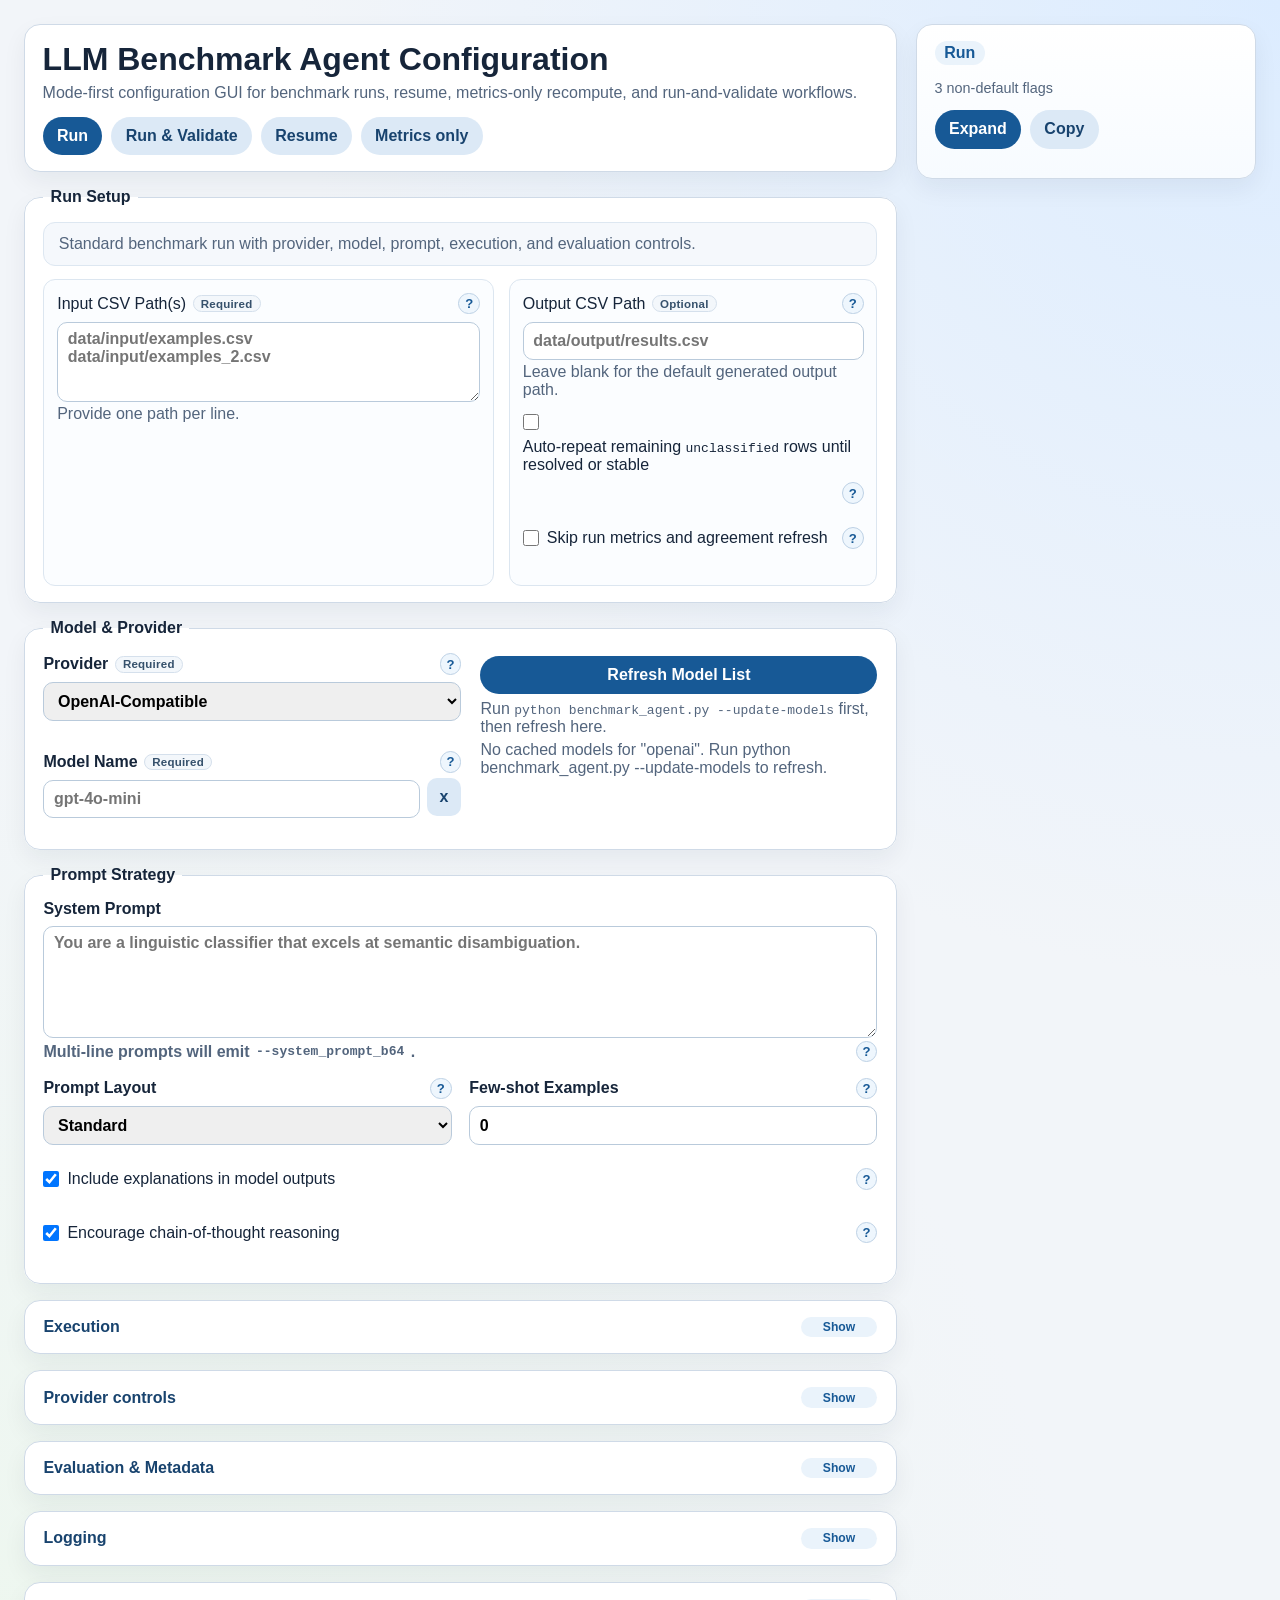
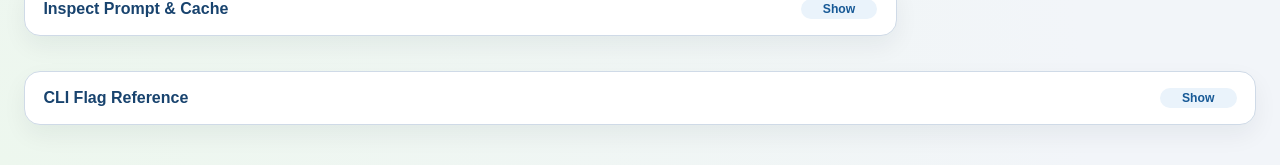
==== config_gui.html @ f70484c1 "feat: add service tier support across providers Propagate the service_tier option through the OpenAI" ====
<!DOCTYPE html>
<html lang="en">
  <head>
    <meta charset="utf-8" />
    <title>LLM Benchmark Agent Configuration</title>
    <style>
      :root {
        color-scheme: light;
        font-family: "IBM Plex Sans", "Segoe UI", sans-serif;
        --bg: #f2f5f9;
        --card: #ffffff;
        --line: #cfdae7;
        --ink: #16253a;
        --muted: #53657d;
        --accent: #175996;
        --accent-soft: #eaf3fb;
        --control-height: 2.4rem;
      }
      body {
        margin: 0;
        padding: 1.5rem;
        background:
          radial-gradient(circle at top right, #dcecff 0%, rgba(220, 236, 255, 0) 45%),
          radial-gradient(circle at bottom left, #edf7ee 0%, rgba(237, 247, 238, 0) 50%),
          var(--bg);
        color: var(--ink);
      }
      [hidden] {
        display: none !important;
      }
      .page {
        max-width: 1380px;
        margin: 0 auto;
        display: grid;
        grid-template-columns: minmax(0, 1fr) 340px;
        gap: 1.2rem;
        align-items: start;
      }
      .page-header,
      fieldset,
      .section-card,
      .command-panel {
        border: 1px solid var(--line);
        border-radius: 16px;
        background: var(--card);
        box-shadow: 0 10px 24px rgba(22, 37, 58, 0.06);
      }
      .page-header,
      .command-panel {
        padding: 1rem 1.1rem;
      }
      .page-header h1 {
        margin: 0 0 0.4rem;
      }
      .page-header p {
        margin: 0;
        color: var(--muted);
      }
      .mode-bar {
        margin-top: 0.9rem;
        display: flex;
        gap: 0.55rem;
        flex-wrap: wrap;
      }
      .mode-button,
      button {
        min-height: var(--control-height);
        padding: 0.45rem 0.9rem;
        border: none;
        border-radius: 999px;
        background: #dce9f6;
        color: #18436e;
        font: inherit;
        font-weight: 700;
        cursor: pointer;
      }
      .mode-button.is-active,
      button.primary {
        background: var(--accent);
        color: #fff;
      }
      form {
        margin-top: 1rem;
      }
      fieldset {
        margin: 0 0 1rem;
        padding: 1rem 1.15rem;
      }
      .section-card {
        margin: 0 0 1rem;
      }
      .section-card > summary {
        list-style: none;
        cursor: pointer;
        padding: 1rem 1.15rem;
        font-weight: 700;
        color: #18436e;
        display: flex;
        align-items: center;
        justify-content: space-between;
        gap: 0.8rem;
      }
      .section-card > summary::-webkit-details-marker {
        display: none;
      }
      .section-card > summary::after {
        content: "Show";
        display: inline-flex;
        align-items: center;
        justify-content: center;
        min-width: 3.7rem;
        padding: 0.2rem 0.55rem;
        border-radius: 999px;
        background: #eaf3fb;
        color: var(--accent);
        font-size: 0.76rem;
        font-weight: 700;
      }
      .section-card[open] > summary {
        border-bottom: 1px solid var(--line);
      }
      .section-card[open] > summary::after {
        content: "Hide";
      }
      .section-card-body {
        padding: 1rem 1.15rem;
      }
      legend {
        padding: 0 0.45rem;
        font-weight: 700;
      }
      .section-lead,
      .hint,
      .mode-note {
        color: var(--muted);
      }
      .section-lead {
        margin-top: 0;
      }
      .mode-note {
        margin: 0 0 0.8rem;
        padding: 0.75rem 0.9rem;
        border-radius: 12px;
        background: #f5f8fc;
        border: 1px solid #dde7f1;
      }
      .grid {
        display: grid;
        grid-template-columns: repeat(auto-fit, minmax(240px, 1fr));
        gap: 0.85rem 1.1rem;
      }
      .dataset-grid {
        display: grid;
        grid-template-columns: 1.1fr 0.9fr;
        gap: 0.95rem;
      }
      body[data-command-mode="resume"] .dataset-grid {
        grid-template-columns: 1fr;
      }
      .dataset-input,
      .dataset-output {
        border: 1px solid #dce6f0;
        border-radius: 12px;
        padding: 0.8rem;
        background: #fbfdff;
      }
      body[data-command-mode="resume"] .dataset-output {
        background: #f7fbff;
      }
      label {
        display: flex;
        flex-direction: column;
        gap: 0.2rem;
        font-weight: 700;
        margin-bottom: 0.95rem;
      }
      label span {
        font-weight: 400;
      }
      input,
      select,
      textarea {
        margin-top: 0.25rem;
        padding: 0.45rem 0.6rem;
        font: inherit;
        border: 1px solid #b9cadb;
        border-radius: 10px;
        box-sizing: border-box;
      }
      input:not([type="checkbox"]),
      select {
        min-height: var(--control-height);
        width: 100%;
      }
      textarea {
        min-height: 7rem;
        resize: vertical;
      }
      #input_path {
        min-height: 5rem;
      }
      .inline {
        display: flex;
        flex-direction: row;
        align-items: center;
        gap: 0.5rem;
        min-height: var(--control-height);
      }
      .inline input[type="checkbox"] {
        width: 1rem;
        height: 1rem;
        margin: 0;
      }
      .label-heading {
        display: flex;
        align-items: center;
        flex-wrap: wrap;
        gap: 0.4rem;
        font-weight: 700;
      }
      .field-help-heading {
        display: flex;
        align-items: center;
        flex-wrap: wrap;
        gap: 0.4rem;
        width: 100%;
        font-weight: 700;
      }
      .field-tags {
        display: inline-flex;
        align-items: center;
        flex-wrap: wrap;
        gap: 0.35rem;
      }
      .field-tag {
        display: inline-flex;
        align-items: center;
        padding: 0.08rem 0.45rem;
        border: 1px solid #d5e0ec;
        border-radius: 999px;
        background: #f3f7fb;
        color: #36516c;
        font-size: 0.72rem;
        font-weight: 700;
        letter-spacing: 0.02em;
      }
      .field-help-button {
        flex: 0 0 auto;
        display: inline-flex;
        align-items: center;
        justify-content: center;
        width: 1.35rem;
        min-width: 1.35rem;
        height: 1.35rem;
        min-height: 1.35rem;
        margin-left: auto;
        padding: 0;
        border: 1px solid #bdd1e5;
        border-radius: 999px;
        background: #eef6fd;
        color: var(--accent);
        font-size: 0.82rem;
        font-weight: 800;
        line-height: 1;
        box-shadow: none;
      }
      .field-help-button:hover,
      .field-help-button:focus-visible {
        background: #dcecff;
        border-color: #98bad9;
        outline: none;
      }
      .field-help-popover {
        width: 100%;
        box-sizing: border-box;
        margin: 0.35rem 0 0.1rem;
        padding: 0.65rem 0.75rem;
        border: 1px solid #d5e2ef;
        border-radius: 12px;
        background: linear-gradient(180deg, #f8fbff 0%, #eef5fb 100%);
        color: #35516d;
        font-size: 0.9rem;
        font-weight: 400;
        line-height: 1.45;
        box-shadow: 0 10px 24px rgba(22, 37, 58, 0.08);
      }
      label.inline {
        flex-wrap: wrap;
      }
      label.inline .field-help-popover {
        flex-basis: 100%;
        margin-left: 1.5rem;
      }
      .provider-subheading {
        margin: 0.2rem 0 0.8rem;
        display: flex;
        align-items: center;
        flex-wrap: wrap;
        gap: 0.45rem;
        grid-column: 1 / -1;
        color: #24476d;
        font-weight: 700;
      }
      .input-with-action {
        display: flex;
        gap: 0.45rem;
        align-items: center;
      }
      .clear-model-button {
        width: var(--control-height);
        height: var(--control-height);
        border-radius: 10px;
        padding: 0;
      }
      details.optional-group,
      details.inspect-panel {
        border: 1px dashed var(--line);
        border-radius: 12px;
        padding: 0.8rem 0.9rem;
        background: #fcfdff;
      }
      details > summary {
        cursor: pointer;
        font-weight: 700;
        color: #18436e;
      }
      .inspect-grid {
        display: grid;
        grid-template-columns: minmax(0, 0.9fr) minmax(0, 1.1fr);
        gap: 0.9rem;
        margin-top: 0.9rem;
      }
      .inspect-card,
      .command-preview,
      .prompt-message-preview {
        border: 1px solid #d8e4f0;
        border-radius: 12px;
        background: #f8fbff;
      }
      .inspect-card {
        padding: 0.8rem;
      }
      .command-panel {
        position: sticky;
        top: 1rem;
        background: linear-gradient(180deg, #ffffff 0%, #f7fbff 100%);
      }
      .command-panel.is-collapsed .expanded-only,
      .command-panel.is-collapsed #command-output {
        display: none;
      }
      .command-panel .summary-chip {
        display: inline-flex;
        align-items: center;
        padding: 0.2rem 0.6rem;
        border-radius: 999px;
        background: var(--accent-soft);
        color: var(--accent);
        font-weight: 700;
      }
      .command-actions {
        display: flex;
        gap: 0.55rem;
        flex-wrap: wrap;
        margin: 0.85rem 0;
      }
      .command-preview,
      .prompt-message-preview {
        padding: 0.8rem;
        white-space: pre-wrap;
        overflow-x: auto;
      }
      .prompt-message-title {
        margin: 0.85rem 0 0.35rem;
        font-size: 0.78rem;
        font-weight: 700;
        letter-spacing: 0.03em;
        text-transform: uppercase;
        color: #19456f;
      }
      .token-estimate-status,
      .panel-note {
        font-size: 0.9rem;
        color: var(--muted);
      }
      .catalog-controls {
        display: grid;
        gap: 0.35rem;
      }
      .model-provider-layout {
        display: grid;
        grid-template-columns: minmax(0, 1fr) minmax(280px, 0.95fr);
        gap: 1.2rem;
        align-items: start;
      }
      .model-provider-fields {
        display: grid;
        gap: 0.95rem;
      }
      .model-provider-refresh {
        display: grid;
        gap: 0.55rem;
        align-content: start;
        padding-top: 0.15rem;
      }
      .model-provider-refresh .primary {
        width: 100%;
      }
      .token-estimate-controls {
        display: grid;
        gap: 0.5rem;
        margin-top: 0.7rem;
      }
      .token-estimate-controls input[type="file"] {
        padding: 0;
        border: none;
        background: transparent;
      }
      .cmd-token {
        word-break: break-word;
      }
      .cmd-space {
        white-space: pre;
      }
      .cmd-bin { color: #8f4a00; font-weight: 700; }
      .cmd-script { color: #7a1f7a; font-weight: 600; }
      .cmd-flag { color: #0050a4; font-weight: 700; }
      .cmd-value { color: #1f7a1f; }
      .reference-wrap {
        max-width: 1380px;
        margin: 1.2rem auto 0;
      }
      .cli-reference-card {
        overflow: hidden;
      }
      .cli-reference-group + .cli-reference-group {
        margin-top: 1rem;
      }
      .cli-reference-group h3 {
        margin: 0 0 0.7rem;
        color: #18436e;
        font-size: 1rem;
      }
      .cli-reference-list {
        display: grid;
        grid-template-columns: repeat(auto-fit, minmax(280px, 1fr));
        gap: 0.8rem;
      }
      .cli-reference-item {
        border: 1px solid #d8e4f0;
        border-radius: 12px;
        background: #f8fbff;
        padding: 0.8rem;
      }
      .cli-reference-flags {
        display: flex;
        flex-wrap: wrap;
        gap: 0.35rem;
        margin-bottom: 0.45rem;
      }
      .cli-reference-flags code {
        padding: 0.15rem 0.45rem;
        border-radius: 8px;
        background: #eaf3fb;
        color: #18436e;
        font-size: 0.84rem;
        font-weight: 700;
      }
      .cli-reference-meta {
        display: flex;
        flex-wrap: wrap;
        gap: 0.35rem;
        margin-bottom: 0.45rem;
      }
      .cli-reference-chip {
        display: inline-flex;
        align-items: center;
        padding: 0.12rem 0.5rem;
        border: 1px solid #d5e0ec;
        border-radius: 999px;
        background: #f3f7fb;
        color: #36516c;
        font-size: 0.74rem;
        font-weight: 700;
      }
      .cli-reference-item p {
        margin: 0;
        color: var(--muted);
      }
      @media (max-width: 1120px) {
        .page,
        .inspect-grid,
        .dataset-grid,
        .model-provider-layout {
          grid-template-columns: 1fr;
        }
        .command-panel {
          position: static;
        }
      }
    </style>
  </head>
  <body data-gui-variant="mode-first" data-command-mode="run">
    <div class="page">
      <main>
        <header class="page-header">
          <h1>LLM Benchmark Agent Configuration</h1>
          <p>Mode-first configuration GUI for benchmark runs, resume, metrics-only recompute, and run-and-validate workflows.</p>
          <div class="mode-bar" aria-label="Command mode">
            <button type="button" class="mode-button is-active" data-mode-choice="run">Run</button>
            <button type="button" class="mode-button" data-mode-choice="validator">Run &amp; Validate</button>
            <button type="button" class="mode-button" data-mode-choice="resume">Resume</button>
            <button type="button" class="mode-button" data-mode-choice="metrics">Metrics only</button>
          </div>
        </header>

        <form id="config-form">
          <fieldset>
            <legend><span data-current-mode-label>Run</span> Setup</legend>
            <p class="mode-note" data-mode-visible="run">Standard benchmark run with provider, model, prompt, execution, and evaluation controls.</p>
            <p class="mode-note" data-mode-visible="validator">Run &amp; Validate uses the normal benchmark flow, but keeps validator controls in the main path.</p>
            <p class="mode-note" data-mode-visible="resume">Resume is triggered explicitly with <code>--resume</code>. The command recovers the previous run configuration from the output&apos;s prompt log and metrics artifacts when available; use <code>--unclassified</code> only when you want to re-prompt rows already labeled <code>unclassified</code>.</p>
            <p class="mode-note" data-mode-visible="metrics">Metrics only recomputes artifacts from existing output CSV files and does not emit <code>--model</code>.</p>
            <div class="dataset-grid">
              <section class="dataset-input" data-mode-visible="run validator metrics">
                <label>
                  <span class="label-heading">
                    <span data-mode-visible="run validator">Input CSV Path(s)</span>
                    <span data-mode-visible="metrics">Existing Output CSV Path(s)</span>
                    <span class="field-tags"><span class="field-tag" id="input-path-mode-badge">Required</span></span>
                  </span>
                  <textarea id="input_path" name="input_path" placeholder="data/input/examples.csv&#10;data/input/examples_2.csv" required></textarea>
                  <span class="hint" id="input-path-mode-hint">Provide one path per line.</span>
                </label>
              </section>
              <section class="dataset-output" data-mode-visible="run validator resume">
                <label>
                  <span class="label-heading">
                    <span>Output CSV Path</span>
                    <span class="field-tags"><span class="field-tag" id="output-path-mode-badge">Optional</span></span>
                  </span>
                  <input type="text" id="output_path" name="output_path" placeholder="data/output/results.csv" />
                  <span class="hint" id="output-path-mode-hint">Leave blank for the default generated output path.</span>
                </label>
                <div data-mode-visible="resume">
                  <label class="inline">
                    <input type="checkbox" id="reprompt_unclassified" name="reprompt_unclassified" />
                    <span>Resume mode: re-prompt only <code>unclassified</code> rows</span>
                  </label>
                </div>
                <div data-mode-visible="run resume">
                  <label class="inline">
                    <input type="checkbox" id="repeat_unclassified" name="repeat_unclassified" />
                    <span>Auto-repeat remaining <code>unclassified</code> rows until resolved or stable</span>
                  </label>
                </div>
                <div data-mode-visible="run validator resume">
                  <label class="inline">
                    <input type="checkbox" id="no_metrics" name="no_metrics" />
                    <span>Skip run metrics and agreement refresh</span>
                  </label>
                </div>
              </section>
            </div>
          </fieldset>

          <fieldset data-mode-visible="run validator">
            <legend>Model &amp; Provider</legend>
            <div class="model-provider-layout">
              <section class="model-provider-fields">
                <label>
                  <span class="label-heading">Provider <span class="field-tags"><span class="field-tag">Required</span></span></span>
                  <select id="provider" name="provider">
                    <option value="openai" selected>OpenAI-Compatible</option>
                    <option value="anthropic">Anthropic (OpenAI proxy)</option>
                    <option value="cohere">Cohere (OpenAI proxy)</option>
                    <option value="google">Google (OpenAI proxy)</option>
                    <option value="vertex">Vertex AI (OpenAI proxy)</option>
                    <option value="huggingface">Hugging Face (OpenAI proxy)</option>
                    <option value="e-infra">E-INFRA (OpenAI proxy)</option>
                    <option value="requesty">Requesty (OpenAI proxy)</option>
                  </select>
                </label>
                <label>
                  <span class="label-heading">Model Name <span class="field-tags"><span class="field-tag">Required</span></span></span>
                  <div class="input-with-action">
                    <input type="text" id="model" name="model" placeholder="gpt-4o-mini" list="model-options" required />
                    <button type="button" id="model-clear-button" class="clear-model-button">x</button>
                  </div>
                </label>
                <datalist id="model-options"></datalist>
              </section>
              <section class="model-provider-refresh">
                <div class="catalog-controls">
                  <button type="button" id="refresh-models-button" class="primary">Refresh Model List</button>
                  <span class="hint">Run <code>python benchmark_agent.py --update-models</code> first, then refresh here.</span>
                  <span class="hint" id="model-catalog-meta"></span>
                  <span class="hint" id="refresh-models-status"></span>
                </div>
              </section>
            </div>
          </fieldset>

          <fieldset data-mode-visible="run validator">
            <legend>Prompt Strategy</legend>
            <label>System Prompt
              <textarea id="system_prompt" name="system_prompt" placeholder="You are a linguistic classifier that excels at semantic disambiguation."></textarea>
              <span class="hint">Multi-line prompts will emit <code>--system_prompt_b64</code>.</span>
            </label>
            <div class="grid">
              <label><span>Prompt Layout</span><select id="prompt_layout" name="prompt_layout"><option value="standard" selected>Standard</option><option value="compact">Compact</option></select></label>
              <label><span>Few-shot Examples</span><input type="number" min="0" id="few_shot_examples" name="few_shot_examples" value="0" /></label>
            </div>
            <label class="inline"><input type="checkbox" id="include_explanations" name="include_explanations" checked /><span>Include explanations in model outputs</span></label>
            <label class="inline"><input type="checkbox" id="enable_cot" name="enable_cot" checked /><span>Encourage chain-of-thought reasoning</span></label>
          </fieldset>

          <details class="section-card" data-mode-visible="validator">
            <summary>Validator Setup</summary>
            <div class="section-card-body">
              <p class="section-lead">Validator flags are emitted only when a validator path is set.</p>
              <p class="section-lead">Retry message text comes from the validator script itself. The GUI does not expose a separate retry-message field because that text is returned by the validator, not passed as a benchmark flag.</p>
              <div class="grid">
                <label>Validator path<input type="text" id="validator_cmd" name="validator_cmd" placeholder="validators/lemmatization_validator.py" /></label>
                <label>Validator lexicon<input type="text" id="validator_lexicon" name="validator_lexicon" placeholder="validators/OE_lemmatization_validator_lexicon.csv" /></label>
                <label>Validator max distance<input type="number" step="0.01" min="0" id="validator_max_distance" name="validator_max_distance" placeholder="1.25" /></label>
                <label>Distance increment from 3rd try<input type="number" step="0.01" min="0" id="validator_max_distance_per_retry" name="validator_max_distance_per_retry" placeholder="0.25" /></label>
                <label>Validator max suggestions<input type="number" min="1" id="validator_max_suggestions" name="validator_max_suggestions" value="30" /></label>
                <label>Validator timeout (s)<input type="number" step="0.1" min="0.1" id="validator_timeout" name="validator_timeout" value="5.0" /></label>
                <label>Max prompt candidates<input type="number" min="1" id="validator_prompt_max_candidates" name="validator_prompt_max_candidates" value="50" /></label>
                <label>Max retry prompt chars<input type="number" min="100" id="validator_prompt_max_chars" name="validator_prompt_max_chars" value="8000" /></label>
                <label>Exhausted policy<select id="validator_exhausted_policy" name="validator_exhausted_policy"><option value="accept_blank_confidence" selected>Accept, blank confidence</option><option value="unclassified">Force unclassified</option><option value="error">Abort run</option></select></label>
              </div>
              <label class="inline"><input type="checkbox" id="validator_debug" name="validator_debug" /><span>Debug validator traffic</span></label>
            </div>
          </details>

          <details class="section-card" data-mode-visible="run validator">
            <summary>Execution</summary>
            <div class="section-card-body">
              <div class="grid">
                <label>Temperature<input type="number" step="0.01" min="0" max="2" id="temperature" name="temperature" placeholder="(optional)" /></label>
                <label>Top-p<input type="number" step="0.01" min="0" max="1" id="top_p" name="top_p" placeholder="(optional)" /></label>
                <label>Top-k<input type="number" min="1" id="top_k" name="top_k" placeholder="(optional)" /></label>
                <label>Request Interval (ms)<input type="number" min="0" step="1" id="request_interval_ms" name="request_interval_ms" value="0" /></label>
                <label>Threads<input type="number" min="1" step="1" id="threads" name="threads" value="1" /></label>
                <label>Request Timeout (s)<input type="number" min="0" step="0.1" id="request_timeout_seconds" name="request_timeout_seconds" value="30.0" /></label>
                <label>Max retries<input type="number" min="1" step="1" id="max_retries" name="max_retries" value="3" /></label>
                <label>Retry delay (s)<input type="number" min="0" step="0.1" id="retry_delay" name="retry_delay" value="5.0" /></label>
              </div>
            </div>
          </details>

          <details class="section-card" data-mode-visible="run validator">
            <summary>Provider controls</summary>
            <div class="section-card-body">
              <div class="grid">
                <label data-provider-visible="openai gemini vertex claude">
                  <span class="label-heading">Service Tier <span class="field-tags"><span class="field-tag">OpenAI</span><span class="field-tag">Gemini</span><span class="field-tag">Vertex</span><span class="field-tag">Claude</span></span></span>
                  <select id="service_tier" name="service_tier"><option value="standard" selected>Standard (omit)</option><option value="flex">Flex</option><option value="priority">Priority</option></select>
                </label>
                <label data-provider-visible="openai gemini">
                  <span class="label-heading">Reasoning Effort <span class="field-tags"><span class="field-tag">OpenAI</span><span class="field-tag">Gemini</span></span></span>
                  <select id="reasoning_effort" name="reasoning_effort"><option value="" selected>(omit)</option><option value="low">Low</option><option value="medium">Medium</option><option value="high">High</option><option value="xhigh">XHigh</option></select>
                </label>
                <label data-provider-visible="openai">
                  <span class="label-heading">Verbosity <span class="field-tags"><span class="field-tag">OpenAI</span><span class="field-tag">GPT</span></span></span>
                  <select id="verbosity" name="verbosity"><option value="" selected>(omit)</option><option value="low">Low</option><option value="medium">Medium</option><option value="high">High</option></select>
                </label>
                <label data-provider-visible="gemini">
                  <span class="label-heading">Gemini Thinking Level <span class="field-tags"><span class="field-tag">Gemini</span></span></span>
                  <select id="thinking_level" name="thinking_level"><option value="" selected>(omit)</option><option value="minimal">Minimal</option><option value="low">Low</option><option value="medium">Medium</option><option value="high">High</option></select>
                </label>
                <label data-provider-visible="claude">
                  <span class="label-heading">Claude Effort <span class="field-tags"><span class="field-tag">Claude</span></span></span>
                  <select id="effort" name="effort"><option value="" selected>(omit)</option><option value="low">Low</option><option value="medium">Medium</option><option value="high">High</option><option value="max">Max</option></select>
                </label>
                <label>Shared Prefix Token Target<input type="number" min="0" step="1" id="cache_pad_target_tokens" name="cache_pad_target_tokens" value="0" /></label>
                <label>Prompt Cache Key<input type="text" id="prompt_cache_key" name="prompt_cache_key" placeholder="benchmark-prefix-v1" /></label>
              </div>
              <label class="inline"><input type="checkbox" id="strict_control_acceptance" name="strict_control_acceptance" checked /><span>Fail if request controls are rejected</span></label>
              <label class="inline" data-provider-visible="requesty"><input type="checkbox" id="requesty_auto_cache" name="requesty_auto_cache" /><span>Enable Requesty auto cache <span class="field-tags"><span class="field-tag">Requesty</span></span></span></label>
              <div id="vertex-auth-options" class="grid" style="display:none" data-provider-visible="vertex">
                <p class="provider-subheading">Vertex Authentication <span class="field-tags"><span class="field-tag">Vertex</span></span></p>
                <label class="inline"><input type="checkbox" id="vertex_auto_adc_login" name="vertex_auto_adc_login" checked /><span>Auto-launch Vertex ADC login if missing</span></label>
                <label>
                  <span class="label-heading">Vertex Token Refresh Seconds <span class="field-tags"><span class="field-tag">Vertex</span></span></span>
                  <input type="number" min="60" step="1" id="vertex_access_token_refresh_seconds" name="vertex_access_token_refresh_seconds" value="3300" />
                </label>
              </div>
              <div data-provider-visible="gemini">
                <p class="provider-subheading">Gemini Context Cache <span class="field-tags"><span class="field-tag">Gemini</span></span></p>
                <label class="inline"><input type="checkbox" id="create_gemini_cache" name="create_gemini_cache" onchange="toggleGeminiCacheMode(this.checked)" /><span>Auto-create Gemini cache from system prompt <span class="field-tags"><span class="field-tag">Gemini</span></span></span></label>
                <div id="gemini_cache_create_options" style="display:none" class="grid">
                  <label>
                    <span class="label-heading">Cache TTL (seconds) <span class="field-tags"><span class="field-tag">Gemini</span></span></span>
                    <input type="number" min="60" step="60" id="gemini_cache_ttl" name="gemini_cache_ttl" value="3600" />
                  </label>
                  <label class="inline"><input type="checkbox" id="gemini_cache_ttl_autoupdate" name="gemini_cache_ttl_autoupdate" checked /><span>Auto-refresh cache TTL during run <span class="field-tags"><span class="field-tag">Gemini</span></span></span></label>
                  <label class="inline"><input type="checkbox" id="keep_gemini_cache" name="keep_gemini_cache" /><span>Keep cache after run <span class="field-tags"><span class="field-tag">Gemini</span></span></span></label>
                </div>
                <div id="gemini_cache_manual" class="grid">
                  <label>
                    <span class="label-heading">Gemini Cached Content <span class="field-tags"><span class="field-tag">Gemini</span></span></span>
                    <input type="text" id="gemini_cached_content" name="gemini_cached_content" placeholder="cachedContents/your-cache-id" />
                  </label>
                </div>
              </div>
            </div>
          </details>

          <details class="section-card" data-mode-visible="run validator metrics">
            <summary>Evaluation &amp; Metadata</summary>
            <div class="section-card-body">
              <div class="grid">
                <label>Labels CSV Path<input type="text" id="labels_path" name="labels_path" placeholder="data/input/labels.csv" /></label>
                <label>Task Name<input type="text" id="task_name" name="task_name" placeholder="OE_number" /></label>
                <label>Task Description<input type="text" id="task_description" name="task_description" placeholder="Old English noun number classification benchmark" /></label>
                <label>Tags<input type="text" id="tags" name="tags" placeholder="old-english;number;morphology" /></label>
              </div>
              <label class="inline"><input type="checkbox" id="calibration" name="calibration" checked /><span>Generate calibration plot</span></label>
              <label class="inline"><input type="checkbox" id="confusion_heatmap" name="confusion_heatmap" checked /><span>Generate confusion heatmap</span></label>
              <label class="inline" data-mode-hidden="metrics"><input type="checkbox" id="logprobs" name="logprobs" /><span>Request token logprobs</span></label>
            </div>
          </details>

          <details class="section-card" data-mode-visible="run validator">
            <summary>Logging</summary>
            <div class="section-card-body">
              <div class="grid">
                <label>Prompt Log Detail<select id="prompt_log_detail" name="prompt_log_detail"><option value="full" selected>Full</option><option value="compact">Compact</option></select></label>
                <label>Flush Every N Rows<input type="number" min="1" step="1" id="flush_rows" name="flush_rows" value="100" /></label>
                <label>Flush Every N Seconds<input type="number" min="0" step="0.1" id="flush_seconds" name="flush_seconds" value="2.0" /></label>
              </div>
            </div>
          </details>

          <details class="section-card" data-mode-visible="run validator">
            <summary>Inspect Prompt &amp; Cache</summary>
            <div class="section-card-body">
              <div class="inspect-grid">
                <section class="inspect-card">
                  <div id="prompt-token-estimate"><strong>Shared prefix estimate:</strong> waiting for input...</div>
                  <div class="token-estimate-controls">
                    <input type="file" id="estimate-csv-file" accept=".csv,text/csv" />
                    <button type="button" id="sample-csv-button">Sample CSV For Estimate</button>
                    <p id="prompt-token-estimate-status" class="token-estimate-status">Shared-prefix estimate ignores row-specific CSV fields; sampling is optional.</p>
                  </div>
                </section>
                <section class="inspect-card">
                  <p id="prompt-preview-meta" class="panel-note">Sample a CSV file to preview the first data row inside the prompt payload.</p>
                  <p class="prompt-message-title">System</p>
                  <pre id="prompt-preview-system" class="prompt-message-preview">[system message preview]</pre>
                  <p class="prompt-message-title">User</p>
                  <pre id="prompt-preview-user" class="prompt-message-preview">[user message preview]</pre>
                </section>
              </div>
            </div>
          </details>
        </form>
      </main>

      <aside class="command-panel is-collapsed">
        <span class="summary-chip" id="sidebar-mode-label">Run</span>
        <p class="panel-note" id="sidebar-flag-count">0 non-default flags</p>
        <div class="command-actions">
          <button type="button" id="sidebar-toggle-button" class="primary">Expand</button>
          <button type="button" id="copy-button">Copy</button>
          <button type="button" id="reset-button" class="expanded-only">Reset Defaults</button>
        </div>
        <pre id="command-output" class="command-preview">python benchmark_agent.py --input "" --model ""</pre>
      </aside>
    </div>

    <section class="reference-wrap">
      <details class="section-card cli-reference-card">
        <summary>CLI Flag Reference</summary>
        <div class="section-card-body">
          <p class="section-lead">All CLI flags this GUI can currently emit. Flags not listed here are still available only through the terminal.</p>
          <div id="cli-flag-reference"></div>
        </div>
      </details>
    </section>

    <script src="config_models.js"></script>
    <script src="config_prices.js"></script>
    <script src="config_gui_shared.js"></script>
  </body>
</html>
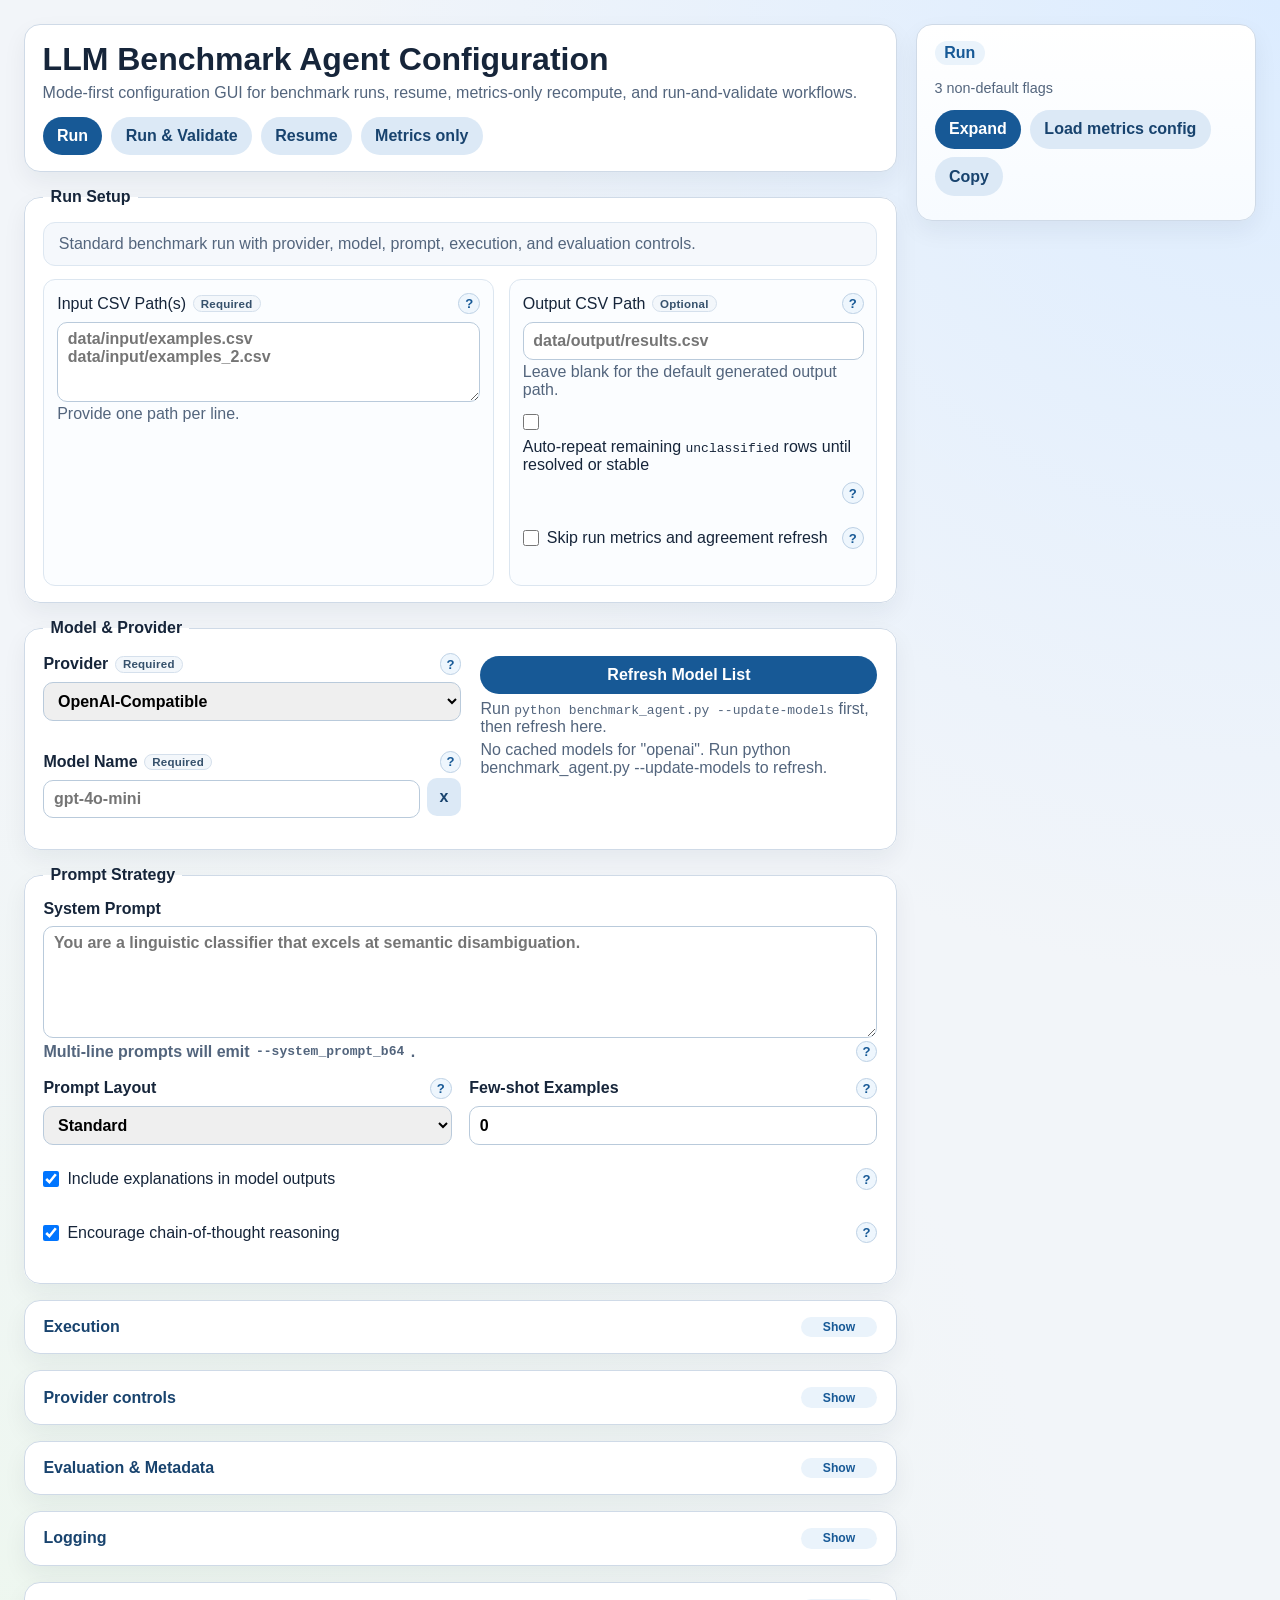
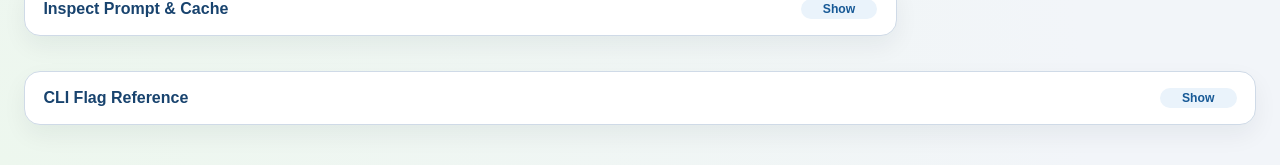
==== commit 77560208: "GUI load config button and pricing update" ====
--- a/config_gui.html
+++ b/config_gui.html
@@ -363,6 +363,20 @@
         gap: 0.55rem;
         flex-wrap: wrap;
         margin: 0.85rem 0;
+      }
+      .metrics-load-status {
+        margin: -0.35rem 0 0.85rem;
+        font-size: 0.86rem;
+        color: var(--muted);
+      }
+      .metrics-load-status.is-success {
+        color: #1f6b3a;
+      }
+      .metrics-load-status.is-warning {
+        color: #8a5700;
+      }
+      .metrics-load-status.is-error {
+        color: #a12622;
       }
       .command-preview,
       .prompt-message-preview {
@@ -765,9 +779,12 @@
         <p class="panel-note" id="sidebar-flag-count">0 non-default flags</p>
         <div class="command-actions">
           <button type="button" id="sidebar-toggle-button" class="primary">Expand</button>
+          <input type="file" id="load-metrics-file" accept=".json,application/json" hidden />
+          <button type="button" id="load-metrics-button">Load metrics config</button>
           <button type="button" id="copy-button">Copy</button>
           <button type="button" id="reset-button" class="expanded-only">Reset Defaults</button>
         </div>
+        <p id="metrics-load-status" class="metrics-load-status" role="status" aria-live="polite"></p>
         <pre id="command-output" class="command-preview">python benchmark_agent.py --input "" --model ""</pre>
       </aside>
     </div>
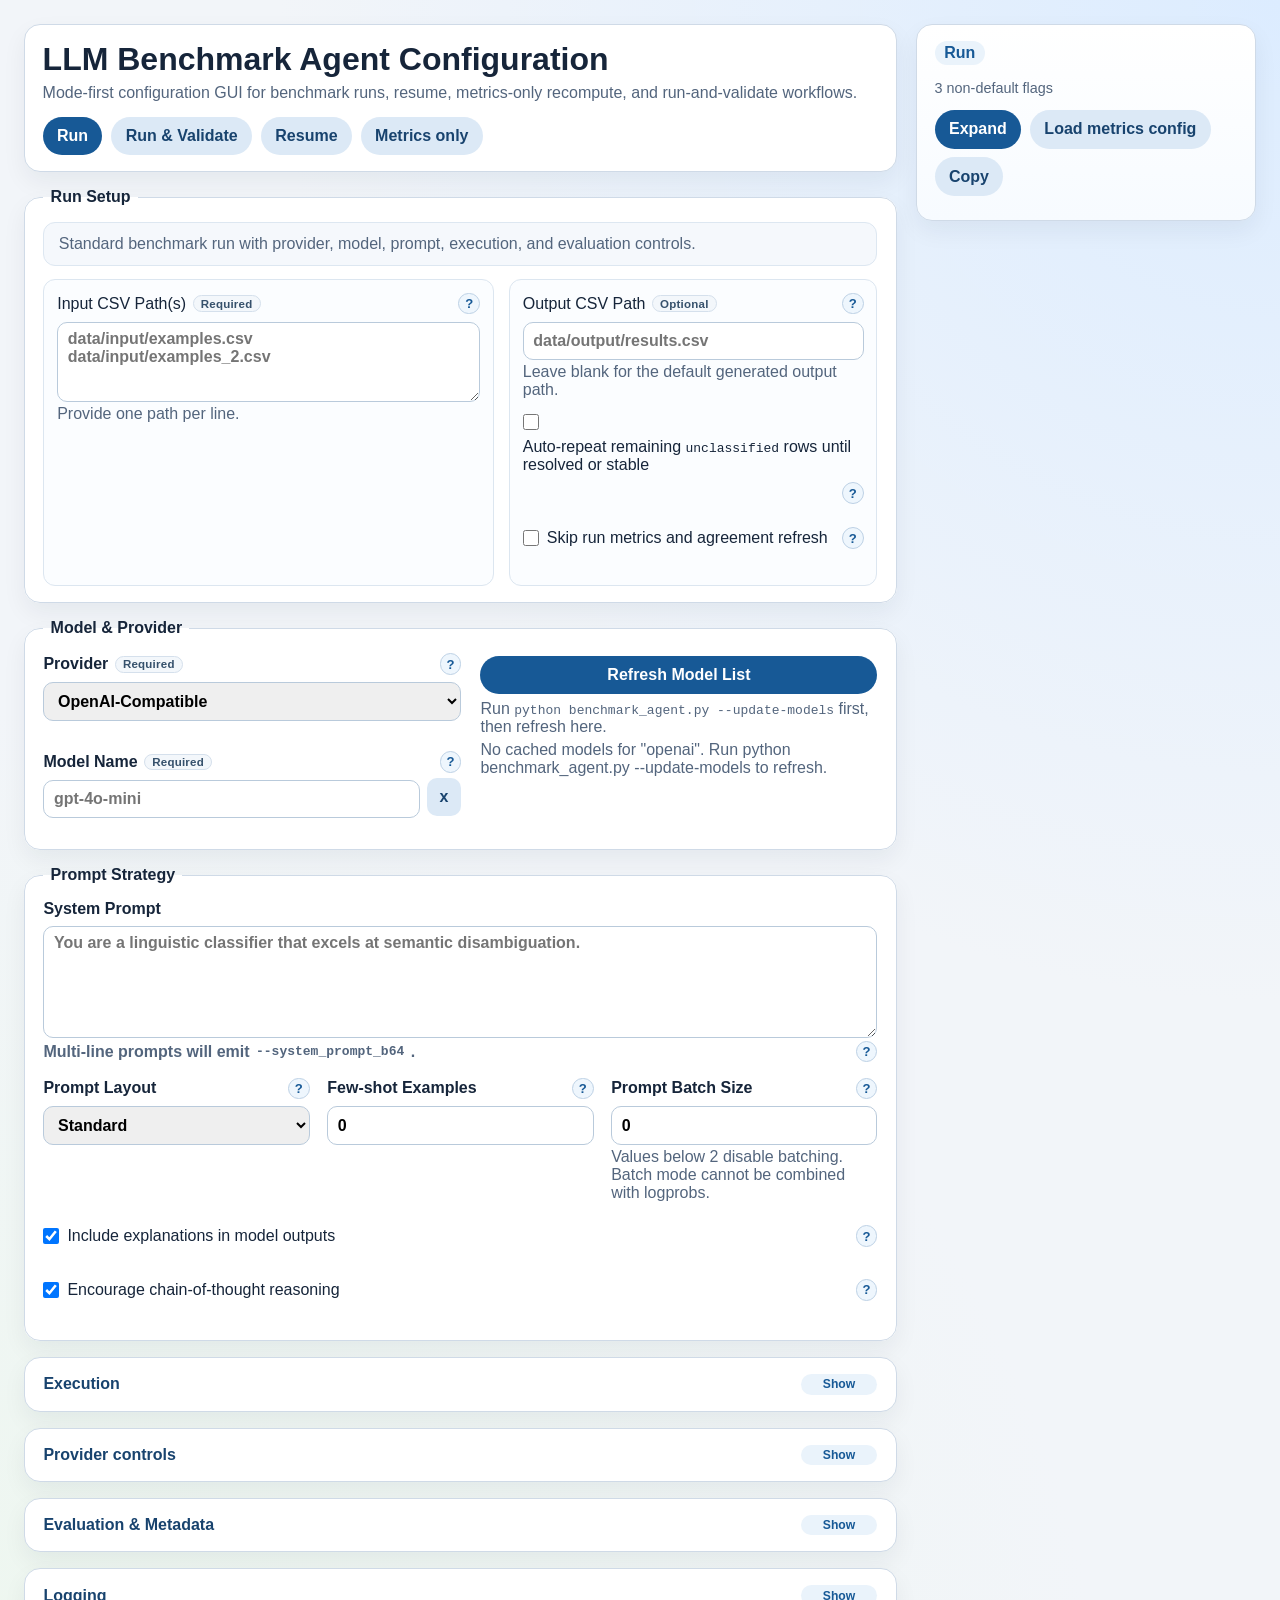
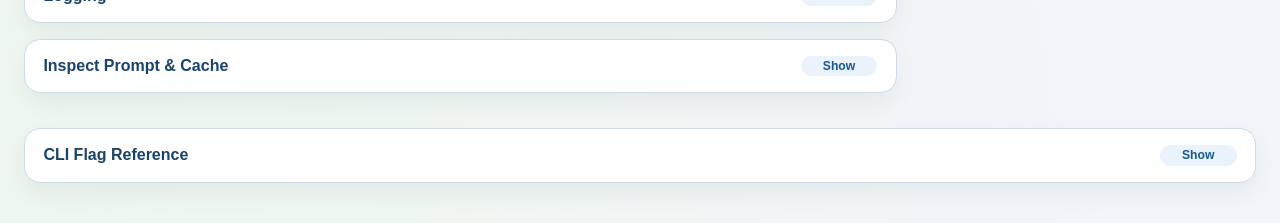
==== commit 356a5c4a: "Batching of multiple rows/nodes into single prompts" ====
--- a/config_gui.html
+++ b/config_gui.html
@@ -624,6 +624,7 @@
             <div class="grid">
               <label><span>Prompt Layout</span><select id="prompt_layout" name="prompt_layout"><option value="standard" selected>Standard</option><option value="compact">Compact</option></select></label>
               <label><span>Few-shot Examples</span><input type="number" min="0" id="few_shot_examples" name="few_shot_examples" value="0" /></label>
+              <label><span>Prompt Batch Size</span><input type="number" min="0" id="prompt_batch_size" name="prompt_batch_size" value="0" /><span class="hint">Values below 2 disable batching. Batch mode cannot be combined with logprobs.</span></label>
             </div>
             <label class="inline"><input type="checkbox" id="include_explanations" name="include_explanations" checked /><span>Include explanations in model outputs</span></label>
             <label class="inline"><input type="checkbox" id="enable_cot" name="enable_cot" checked /><span>Encourage chain-of-thought reasoning</span></label>
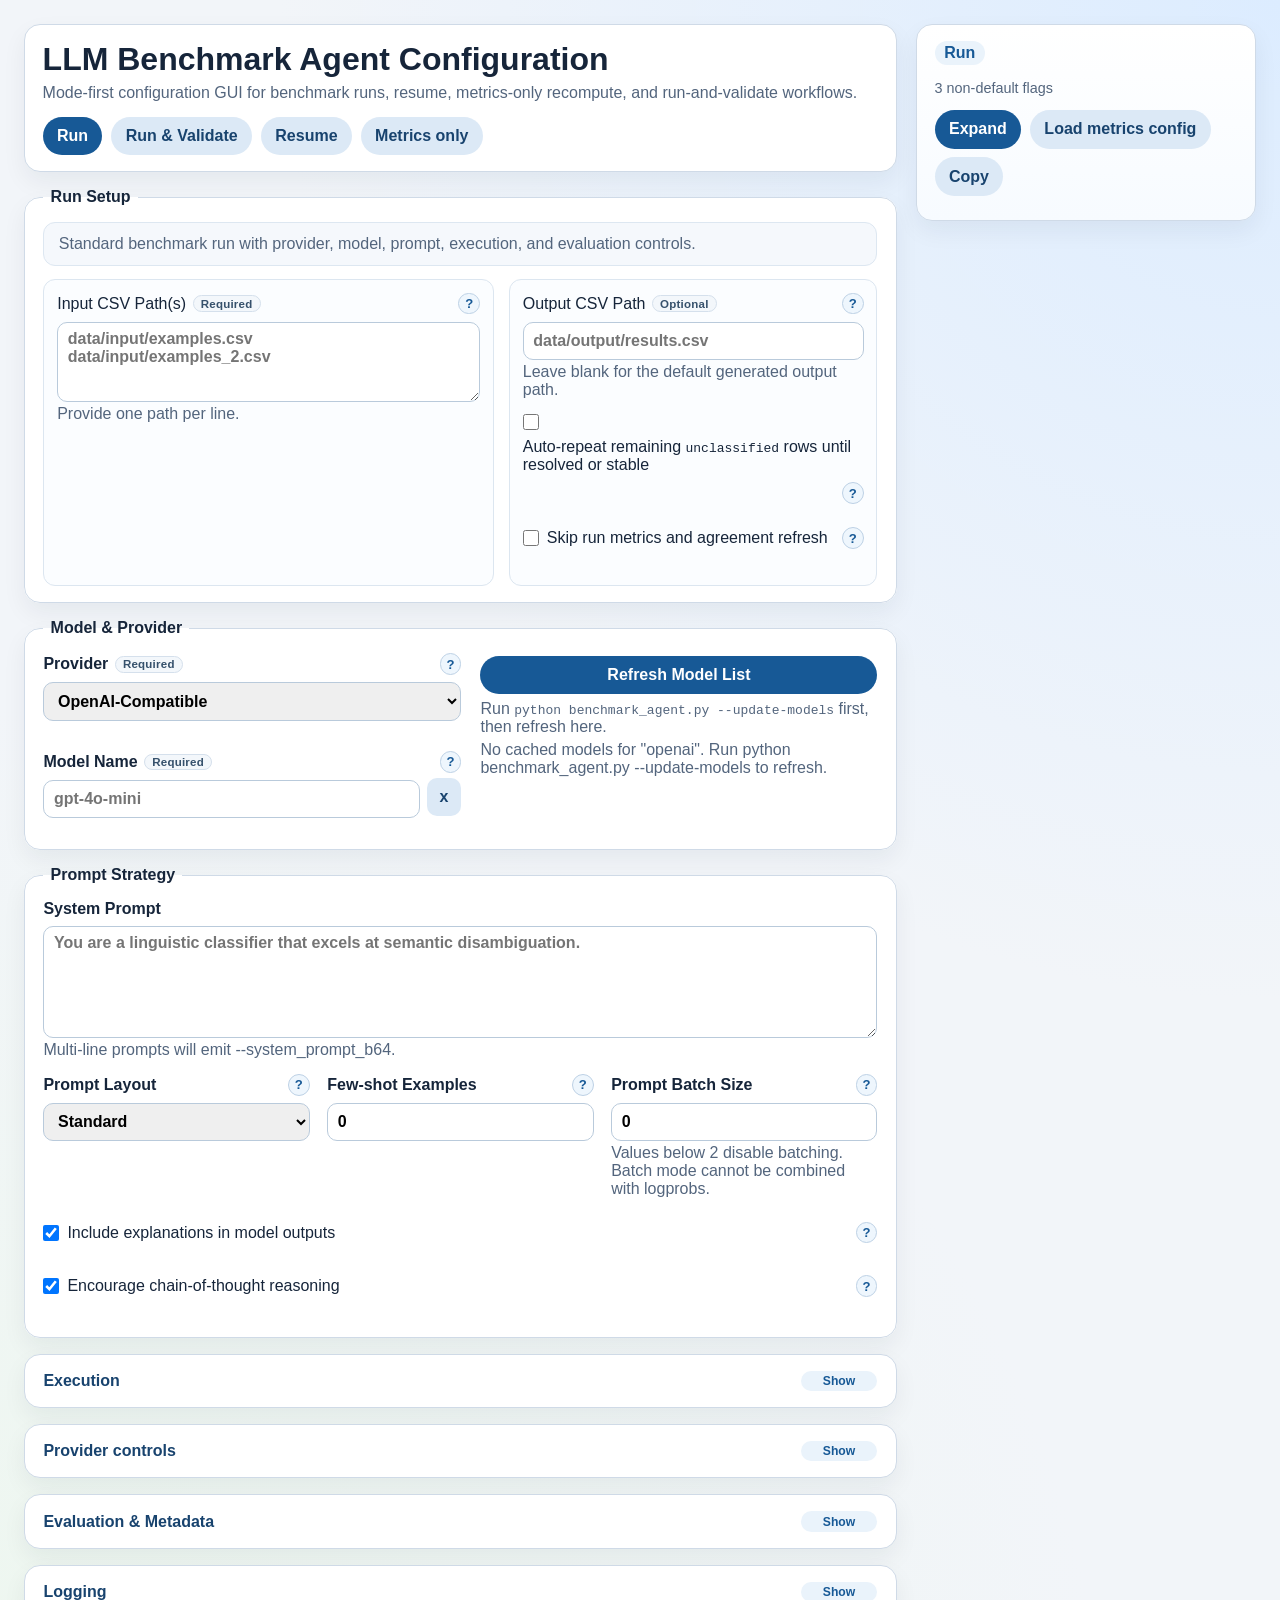
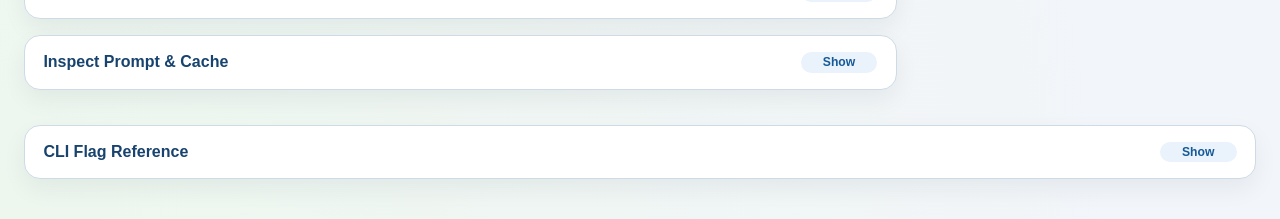
==== commit 2e506e73: "jev" ====
--- a/config_gui.html
+++ b/config_gui.html
@@ -617,10 +617,18 @@
 
           <fieldset data-mode-visible="run validator">
             <legend>Prompt Strategy</legend>
-            <label>System Prompt
+            <label><span id="system-prompt-label">System Prompt</span>
               <textarea id="system_prompt" name="system_prompt" placeholder="You are a linguistic classifier that excels at semantic disambiguation."></textarea>
-              <span class="hint">Multi-line prompts will emit <code>--system_prompt_b64</code>.</span>
+              <span class="hint" id="system-prompt-hint">Multi-line prompts will emit <code>--system_prompt_b64</code>.</span>
             </label>
+            <div id="decision-editor" hidden>
+              <p>Choices</p>
+              <p class="hint">Enter each answer label and describe when it applies. Use at least two unique labels. Include ?unclassified? if the task allows abstention.</p>
+              <input type="hidden" id="decision_choices" name="decision_choices" value="[]" />
+              <div id="decision-rows"></div>
+              <button type="button" id="decision-add">+ Add choice</button>
+              <p id="decision-error" role="alert"></p>
+            </div>
             <div class="grid">
               <label><span>Prompt Layout</span><select id="prompt_layout" name="prompt_layout"><option value="standard" selected>Standard</option><option value="compact">Compact</option></select></label>
               <label><span>Few-shot Examples</span><input type="number" min="0" id="few_shot_examples" name="few_shot_examples" value="0" /></label>
@@ -670,8 +678,8 @@
             <summary>Provider controls</summary>
             <div class="section-card-body">
               <div class="grid">
-                <label data-provider-visible="openai gemini vertex claude">
-                  <span class="label-heading">Service Tier <span class="field-tags"><span class="field-tag">OpenAI</span><span class="field-tag">Gemini</span><span class="field-tag">Vertex</span><span class="field-tag">Claude</span></span></span>
+                <label data-provider-visible="openai openrouter gemini vertex claude">
+                  <span class="label-heading">Service Tier <span class="field-tags"><span class="field-tag">OpenAI</span><span class="field-tag">OpenRouter</span><span class="field-tag">Gemini</span><span class="field-tag">Vertex</span><span class="field-tag">Claude</span></span></span>
                   <select id="service_tier" name="service_tier"><option value="standard" selected>Standard (omit)</option><option value="flex">Flex</option><option value="priority">Priority</option></select>
                 </label>
                 <label data-provider-visible="openai gemini">
@@ -691,9 +699,12 @@
                   <select id="effort" name="effort"><option value="" selected>(omit)</option><option value="low">Low</option><option value="medium">Medium</option><option value="high">High</option><option value="max">Max</option></select>
                 </label>
                 <label>Shared Prefix Token Target<input type="number" min="0" step="1" id="cache_pad_target_tokens" name="cache_pad_target_tokens" value="0" /></label>
-                <label>Prompt Cache Key<input type="text" id="prompt_cache_key" name="prompt_cache_key" placeholder="benchmark-prefix-v1" /></label>
+                <label><span class="label-heading">Prompt Cache Key <span class="field-tags"><span class="field-tag">OpenAI</span><span class="field-tag">OpenRouter</span></span></span><input type="text" id="prompt_cache_key" name="prompt_cache_key" placeholder="benchmark-prefix-v1" /></label>
+                <label><span class="label-heading">Cache Warm-up Delay (seconds)</span><input type="number" min="0" step="0.1" id="cache_warmup_delay_seconds" name="cache_warmup_delay_seconds" value="5.0" /></label>
               </div>
               <label class="inline"><input type="checkbox" id="strict_control_acceptance" name="strict_control_acceptance" checked /><span>Fail if request controls are rejected</span></label>
+              <label class="inline" data-provider-visible="openai-cache"><input type="checkbox" id="openai_cache_breakpoint" name="openai_cache_breakpoint" /><span>Use explicit OpenAI system/developer cache breakpoint <span class="field-tags"><span class="field-tag">OpenAI</span><span class="field-tag">OpenRouter</span></span></span></label>
+              <label class="inline" data-provider-visible="openrouter-gemini"><input type="checkbox" id="openrouter_cache_control" name="openrouter_cache_control" /><span>Use OpenRouter Gemini cache_control breakpoint <span class="field-tags"><span class="field-tag">Gemini</span><span class="field-tag">OpenRouter</span></span></span></label>
               <label class="inline" data-provider-visible="requesty"><input type="checkbox" id="requesty_auto_cache" name="requesty_auto_cache" /><span>Enable Requesty auto cache <span class="field-tags"><span class="field-tag">Requesty</span></span></span></label>
               <div id="vertex-auth-options" class="grid" style="display:none" data-provider-visible="vertex">
                 <p class="provider-subheading">Vertex Authentication <span class="field-tags"><span class="field-tag">Vertex</span></span></p>
@@ -703,7 +714,7 @@
                   <input type="number" min="60" step="1" id="vertex_access_token_refresh_seconds" name="vertex_access_token_refresh_seconds" value="3300" />
                 </label>
               </div>
-              <div data-provider-visible="gemini">
+              <div data-provider-visible="direct-gemini">
                 <p class="provider-subheading">Gemini Context Cache <span class="field-tags"><span class="field-tag">Gemini</span></span></p>
                 <label class="inline"><input type="checkbox" id="create_gemini_cache" name="create_gemini_cache" onchange="toggleGeminiCacheMode(this.checked)" /><span>Auto-create Gemini cache from system prompt <span class="field-tags"><span class="field-tag">Gemini</span></span></span></label>
                 <div id="gemini_cache_create_options" style="display:none" class="grid">
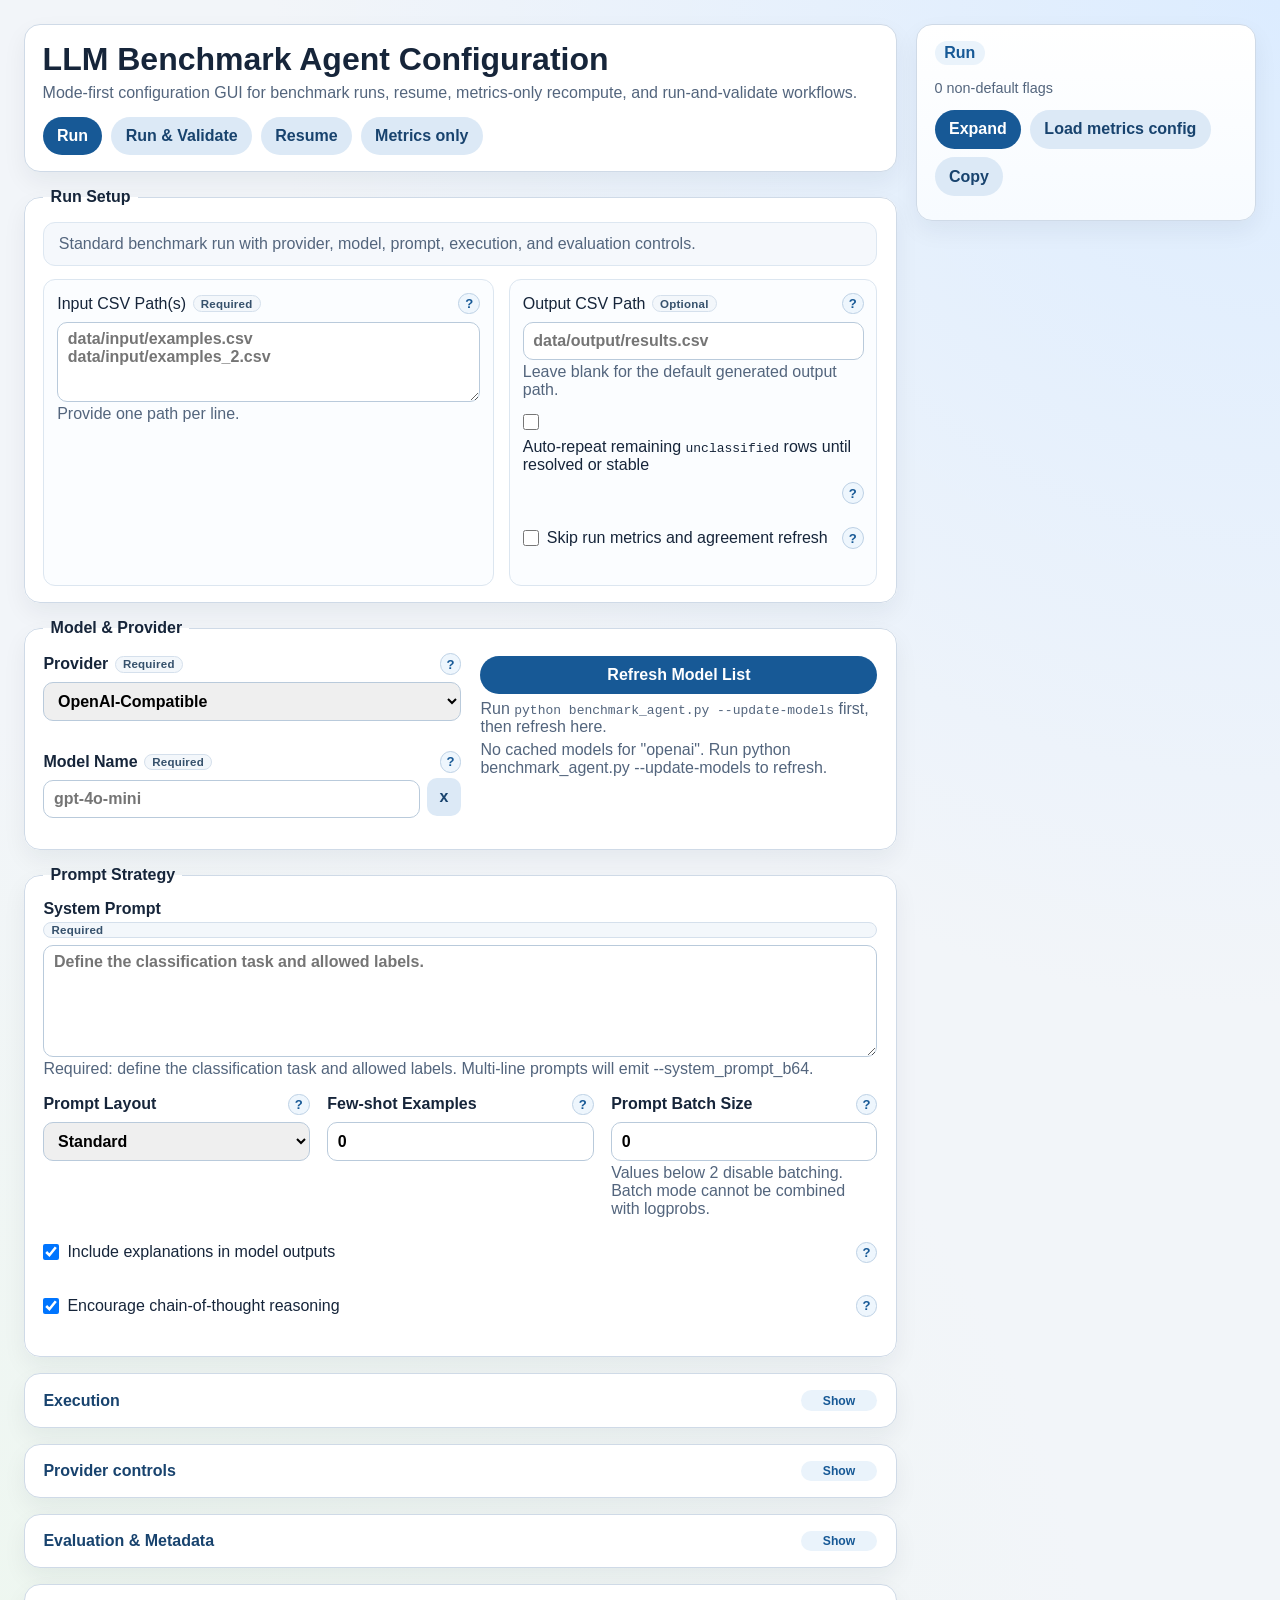
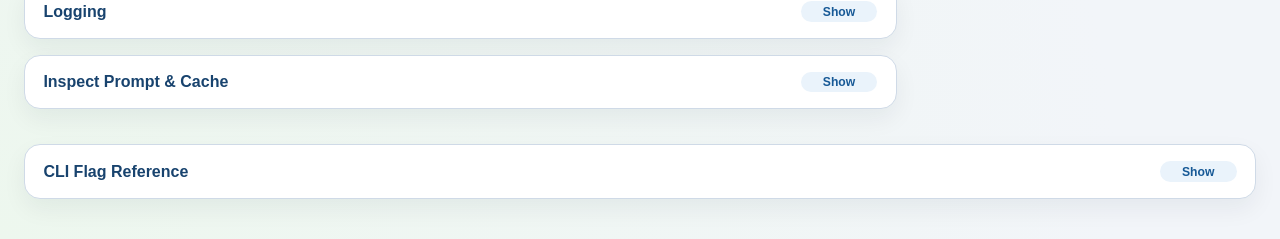
==== commit b9885f4d: "example and documentation update, prompt is required" ====
--- a/config_gui.html
+++ b/config_gui.html
@@ -618,8 +618,9 @@
           <fieldset data-mode-visible="run validator">
             <legend>Prompt Strategy</legend>
             <label><span id="system-prompt-label">System Prompt</span>
-              <textarea id="system_prompt" name="system_prompt" placeholder="You are a linguistic classifier that excels at semantic disambiguation."></textarea>
-              <span class="hint" id="system-prompt-hint">Multi-line prompts will emit <code>--system_prompt_b64</code>.</span>
+              <span class="field-tag">Required</span>
+              <textarea id="system_prompt" name="system_prompt" placeholder="Define the classification task and allowed labels."></textarea>
+              <span class="hint" id="system-prompt-hint">Required: define the classification task and allowed labels. Multi-line prompts will emit <code>--system_prompt_b64</code>.</span>
             </label>
             <div id="decision-editor" hidden>
               <p>Choices</p>
